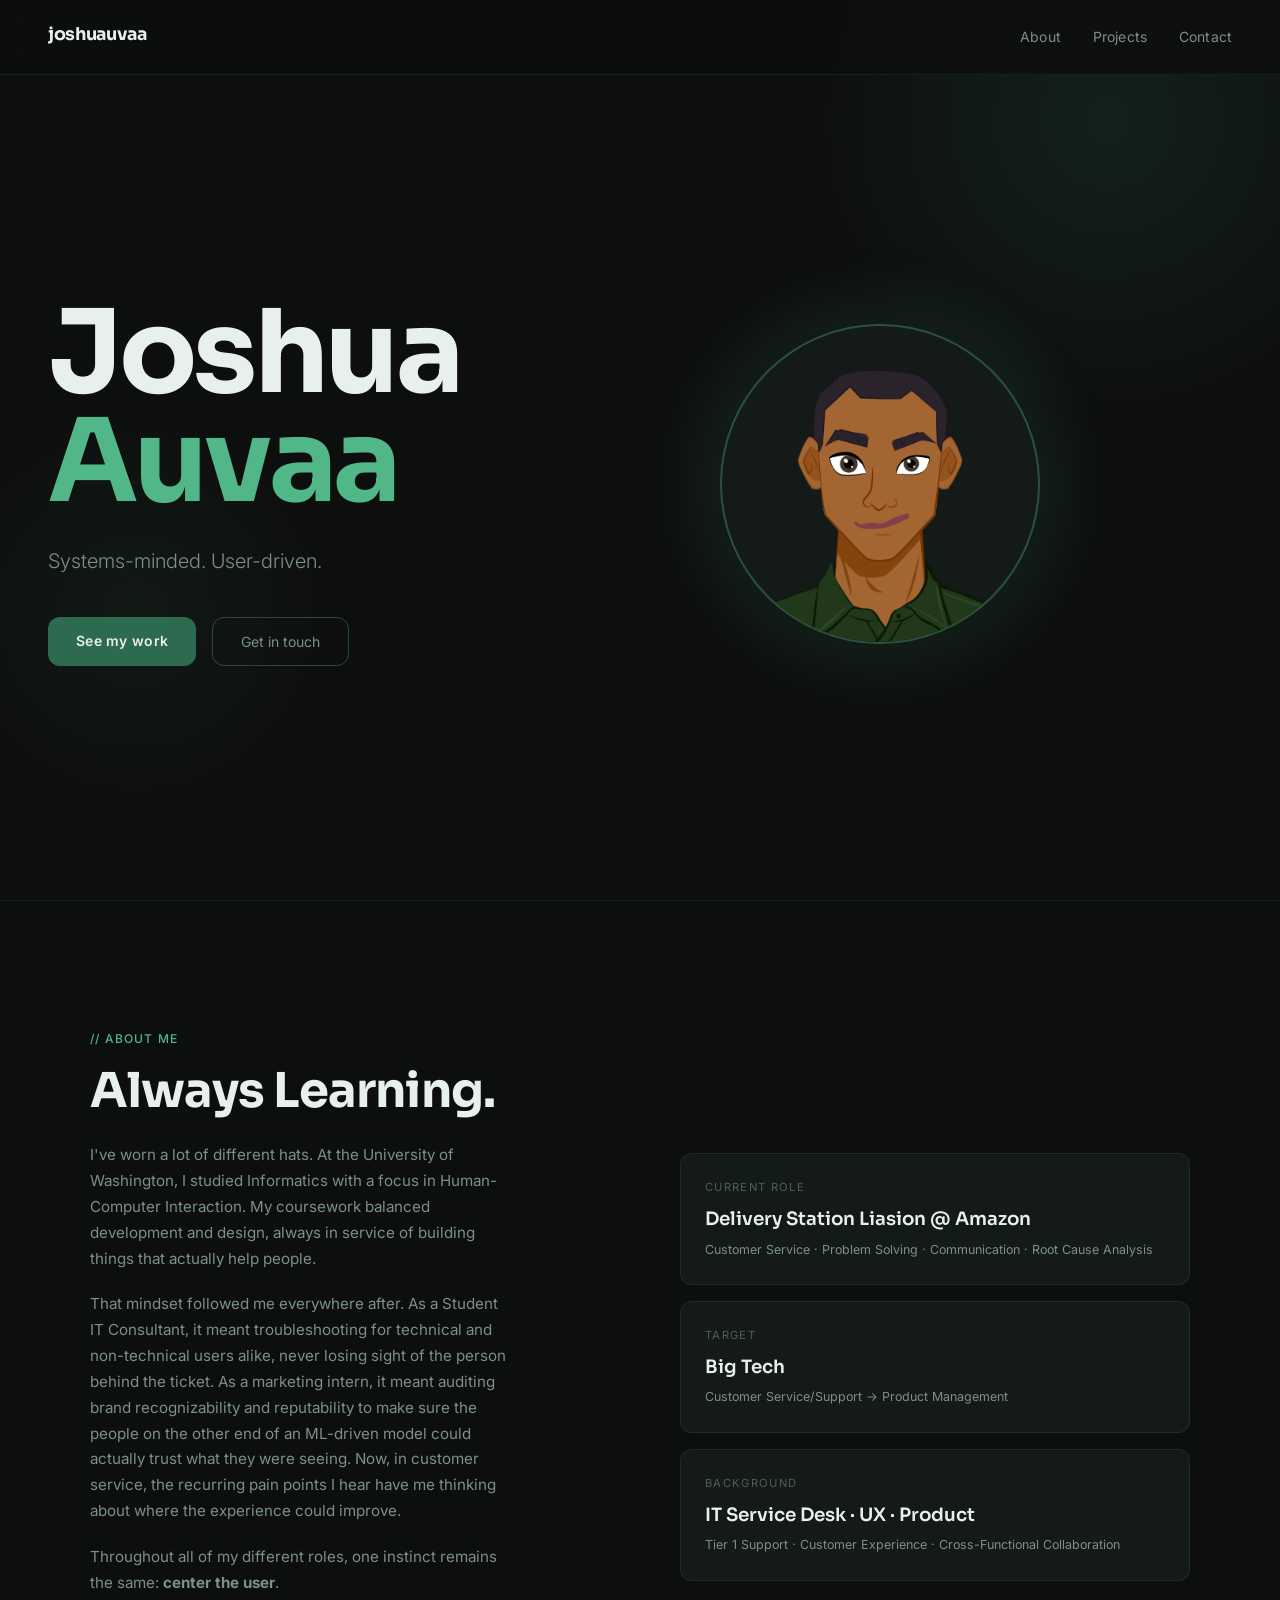
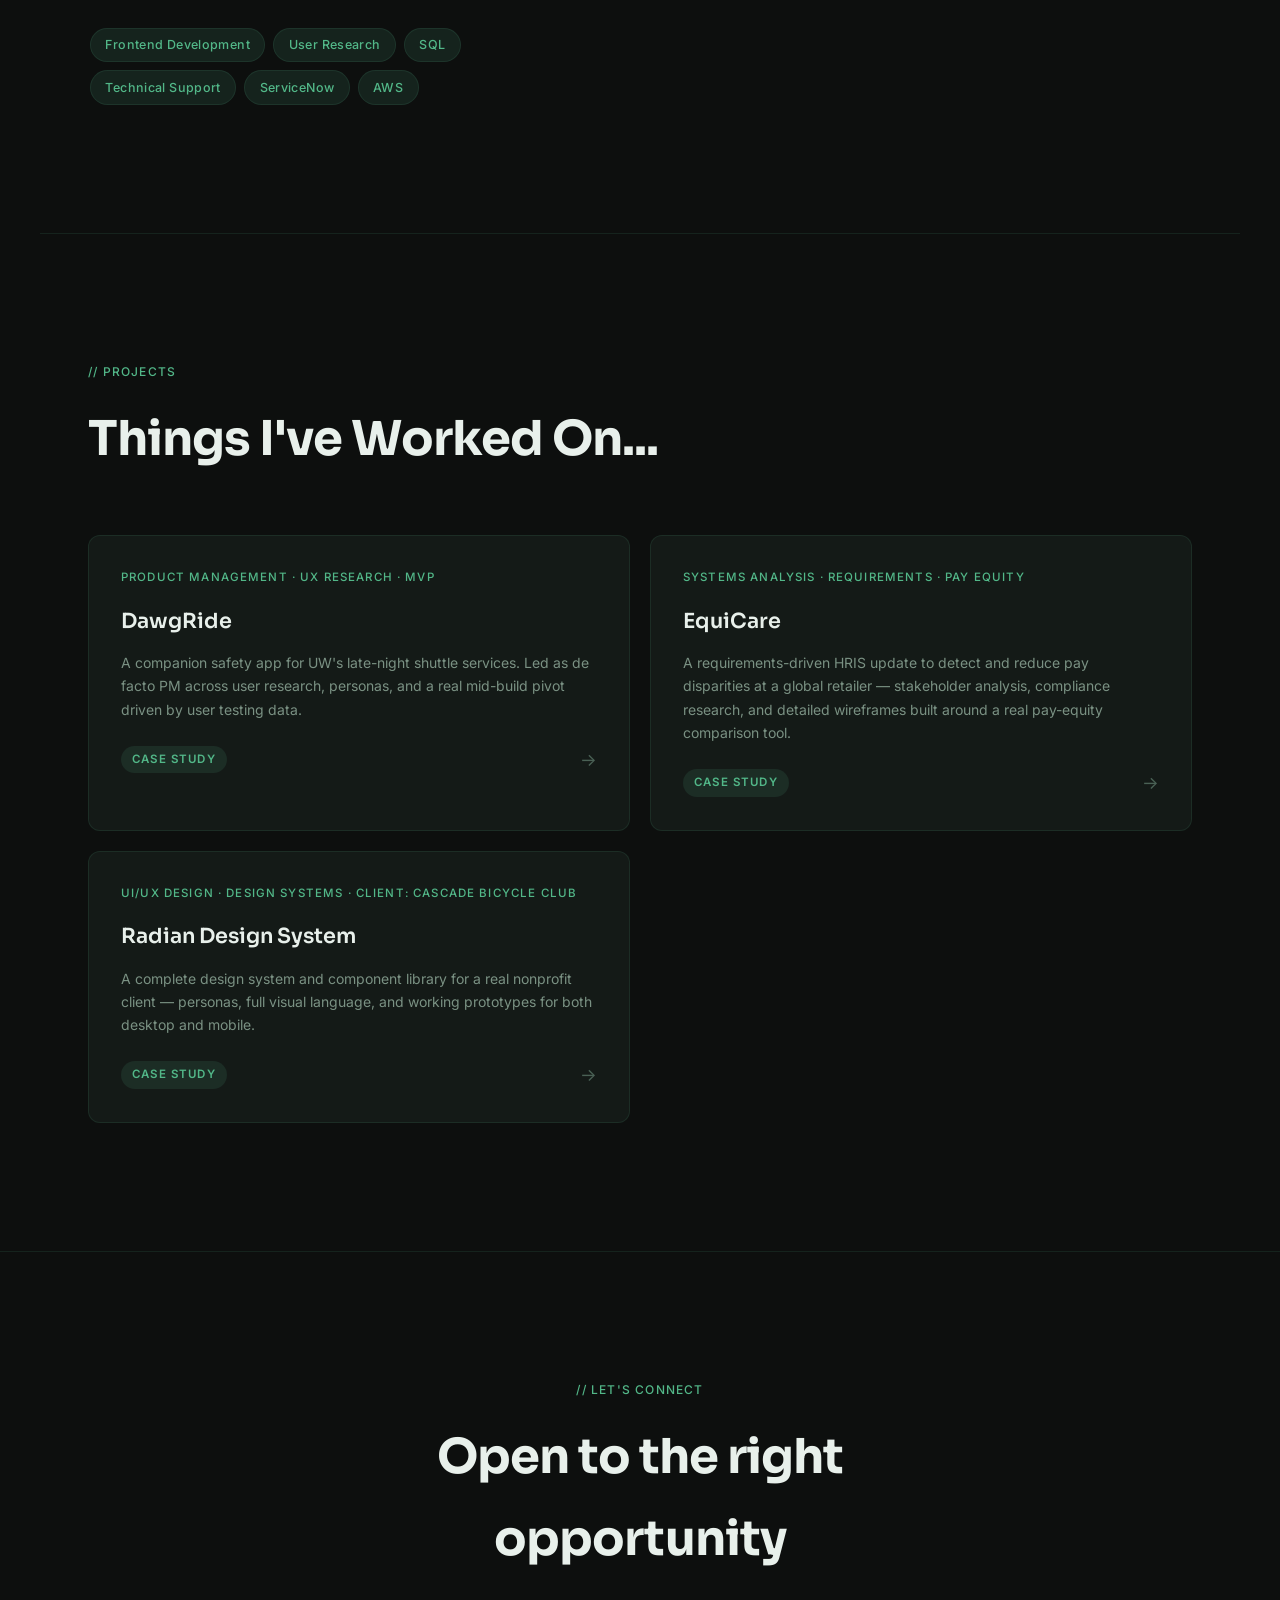
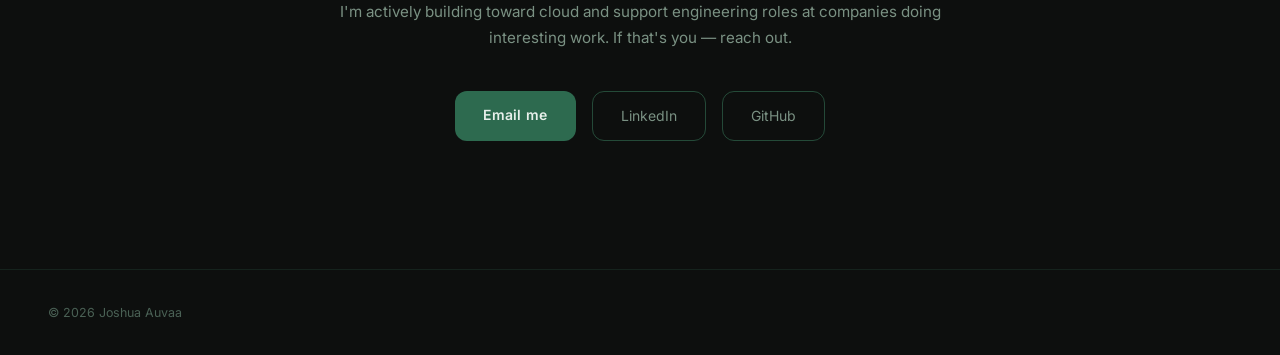
==== index.html @ ebdcf734 "Initial portfolio commit" ====
<!DOCTYPE html>
<html lang="en">

<head>
  <meta charset="UTF-8" />
  <meta name="viewport" content="width=device-width, initial-scale=1.0" />
  <title>Joshua Auvaa | Portfolio</title>
  <link rel="preconnect" href="https://fonts.googleapis.com">
  <link rel="preconnect" href="https://fonts.gstatic.com" crossorigin>
  <link
    href="https://fonts.googleapis.com/css2?family=Sora:wght@300;400;600;700&family=Inter:wght@300;400;500&display=swap"
    rel="stylesheet">
  <link rel="stylesheet" href="style.css" />
  <link rel="icon" type="image/svg+xml" href="assets/favicon.svg">
  <link rel="icon" type="image/png" sizes="32x32" href="assets/favicon-32.png">
  <link rel="icon" type="image/png" sizes="16x16" href="assets/favicon-16.png">
</head>

<body>

  <!-- NAV -->
  <nav class="nav">
    <span class="nav-logo">joshuauvaa</span>
    <div class="nav-links">
      <a href="#about">About</a>
      <a href="#projects">Projects</a>
      <a href="#contact">Contact</a>
    </div>
  </nav>

  <!-- HERO -->
  <section class="hero">
    <div class="hero-inner">
      <!-- <div class="hero-eyebrow fade-up">Making products easier to use, and easier to build.</div> -->
      <h1 class="hero-name fade-up delay-1">Joshua <span class="last">Auvaa</span></h1>
      <p class="hero-tagline fade-up delay-2">
        Systems-minded. User-driven.
      </p>
      <div class="hero-cta fade-up delay-3">
        <a href="#projects" class="btn-primary">See my work</a>
        <a href="#contact" class="btn-ghost">Get in touch</a>
      </div>
    </div>
    <div class="hero-avatar fade-up delay-2">
      <div class="hero-avatar-glow"></div>
      <img src="assets/avatar.png" alt="Illustrated avatar of Josh waving" />
    </div>
    <div class="hero-scroll-hint fade-up delay-4">
      <!-- <span>scroll</span>
      <div class="scroll-line"></div> -->
    </div>
  </section>

  <!-- ABOUT -->
  <section class="about reveal" id="about">
    <div class="about-grid">
      <div class="about-text">
        <div class="section-eyebrow">// about me</div>
        <h2>Always Learning.</h2>
        <p>
          I've worn a lot of different hats. At the University of Washington, I studied Informatics with a focus in
          Human-Computer Interaction. My coursework balanced development and design, always in service of building
          things that actually help people.
        <p>
          That mindset followed me everywhere after. As a Student IT Consultant, it meant troubleshooting for technical
          and non-technical users alike, never losing sight of the person behind the ticket. As a marketing intern, it
          meant auditing brand recognizability and reputability to make sure the people on the other end of an ML-driven
          model could actually trust what they were seeing. Now, in customer service, the recurring pain points I hear
          have me thinking about where the experience could improve.
        </p>
        <p>
          Throughout all of my different roles, one instinct remains the same: <strong>center the user</strong>.
        </p>
        <div class="about-pills">
          <span class="pill">Frontend Development</span>
          <span class="pill">User Research</span>
          <span class="pill">SQL</span>
          <span class="pill">Technical Support</span>
          <span class="pill">ServiceNow</span>
          <span class="pill">AWS</span>
        </div>
      </div>
      <div class="about-visual">
        <div class="about-card">
          <div class="about-card-label">Current Role</div>
          <div class="about-card-value">Delivery Station Liasion @ Amazon</div>
          <div class="about-card-sub">Customer Service · Problem Solving · Communication · Root Cause Analysis</div>
        </div>
        <div class="about-card">
          <div class="about-card-label">Target</div>
          <div class="about-card-value">Big Tech</div>
          <div class="about-card-sub">Customer Service/Support → Product Management</div>
        </div>
        <div class="about-card">
          <div class="about-card-label">Background</div>
          <div class="about-card-value">IT Service Desk · UX · Product</div>
          <div class="about-card-sub">Tier 1 Support · Customer Experience · Cross-Functional Collaboration</div>
        </div>
      </div>
    </div>
  </section>

  <!-- PROJECTS -->
  <section class="projects-section reveal" id="projects">
    <div class="section-eyebrow">// projects</div>
    <h2 class="projects-heading">Things I've Worked On...</h2>

    <div class="projects-grid">

      <!-- <a href="projects/cloud-resume.html" class="project-card reveal-card">
        <div class="card-tag">AWS · S3 · CloudFront · Lambda · DynamoDB</div>
        <h3>Cloud Resume Challenge</h3>
        <p>A fully serverless resume site with an API-driven visitor counter — deployed on AWS using IaC and CI/CD.
          Built to prove cloud skills end-to-end.</p>
        <div class="card-footer">
          <span class="card-status live">Live</span>
          <span class="card-arrow">→</span>
        </div>
      </a> -->

      <a href="projects/dawgride.html" class="project-card reveal-card">
        <div class="card-tag">Product Management · UX Research · MVP</div>
        <h3>DawgRide</h3>
        <p>A companion safety app for UW's late-night shuttle services. Led as de facto PM across user research,
          personas, and a real mid-build pivot driven by user testing data.</p>
        <div class="card-footer">
          <span class="card-status live">Case Study</span>
          <span class="card-arrow">→</span>
        </div>
      </a>

      <a href="projects/equicare.html" class="project-card reveal-card">
        <div class="card-tag">Systems Analysis · Requirements · Pay Equity</div>
        <h3>EquiCare</h3>
        <p>A requirements-driven HRIS update to detect and reduce pay disparities at a global
          retailer — stakeholder analysis, compliance research, and detailed wireframes built
          around a real pay-equity comparison tool.</p>
        <div class="card-footer">
          <span class="card-status live">Case Study</span>
          <span class="card-arrow">→</span>
        </div>
      </a>

      <!-- <a href="projects/flickr-act.html" class="project-card reveal-card">
        <div class="card-tag">Research & Strategy · Equity · Sponsor: Flickr Foundation</div>
        <h3>The Flickr A.C.T.</h3>
        <p>A capstone research project examining who gets represented in the Flickr Commons —
          and a pivot from a verification framework to an in-person retreat model that lowers
          the barrier to entry for underrepresented communities.</p>
        <div class="card-footer">
          <span class="card-status live">Case Study</span>
          <span class="card-arrow">→</span>
        </div>
      </a> -->

      <a href="projects/radian.html" class="project-card reveal-card">
        <div class="card-tag">UI/UX Design · Design Systems · Client: Cascade Bicycle Club</div>
        <h3>Radian Design System</h3>
        <p>A complete design system and component library for a real nonprofit client —
          personas, full visual language, and working prototypes for both desktop and mobile.</p>
        <div class="card-footer">
          <span class="card-status live">Case Study</span>
          <span class="card-arrow">→</span>
        </div>
      </a>

    </div>
  </section>

  <!-- CONTACT -->
  <section class="contact-section reveal" id="contact">
    <div class="contact-inner">
      <div class="section-eyebrow">// let's connect</div>
      <h2>Open to the right opportunity</h2>
      <p>I'm actively building toward cloud and support engineering roles at companies doing interesting work. If that's
        you — reach out.</p>
      <div class="contact-links">
        <a href="mailto:joshauvaa5@gmail.com" class="btn-primary">Email me</a>
        <a href="https://linkedin.com/in/joshua-auvaa" target="_blank" class="btn-ghost">LinkedIn</a>
        <a href="https://github.com/joshauvaa" target="_blank" class="btn-ghost">GitHub</a>
      </div>
    </div>
  </section>

  <!-- FOOTER -->
  <footer class="footer">
    <span>© 2026 Joshua Auvaa</span>
    <!-- <span>Built by hand in Tacoma, WA</span> -->
  </footer>

  <script src="main.js"></script>
</body>

</html>
---- style.css ----
/* === TOKENS === */
:root {
  --green: #2d6a4f;
  --green-light: #40916c;
  --green-accent: #52b788;
  --green-glow: rgba(82, 183, 136, 0.12);
  --bg: #0d0f0e;
  --bg-2: #111714;
  --bg-card: #141a17;
  --bg-card-hover: #192019;
  --text: #e8f0eb;
  --text-muted: #7a9183;
  --text-dim: #4a6155;
  --border: rgba(82, 183, 136, 0.12);
  --border-hover: rgba(82, 183, 136, 0.35);
  --font-display: 'Sora', sans-serif;
  --font-body: 'Inter', sans-serif;
  --radius: 12px;
  --transition: 0.3s cubic-bezier(0.4, 0, 0.2, 1);
}

/* === RESET === */
*, *::before, *::after { box-sizing: border-box; margin: 0; padding: 0; }
html { scroll-behavior: smooth; }
body {
  background: var(--bg);
  color: var(--text);
  font-family: var(--font-body);
  font-size: 16px;
  line-height: 1.7;
  -webkit-font-smoothing: antialiased;
}
a { text-decoration: none; color: inherit; }
img { display: block; max-width: 100%; }

/* === NAV === */
.nav {
  position: fixed;
  top: 0;
  left: 0;
  right: 0;
  z-index: 100;
  display: flex;
  align-items: center;
  justify-content: space-between;
  padding: 1.25rem 3rem;
  background: rgba(13, 15, 14, 0.85);
  backdrop-filter: blur(12px);
  border-bottom: 1px solid var(--border);
}

.nav-logo {
  font-family: var(--font-display);
  font-weight: 700;
  font-size: 1.1rem;
  letter-spacing: -0.02em;
  color: var(--text);
  padding-bottom: 4px;
  /* border-bottom: 2px solid var(--green-accent); */
}

.nav-logo .accent { color: var(--green-accent); }
.nav-links {
  display: flex;
  gap: 2rem;
}
.nav-links a {
  font-size: 0.875rem;
  color: var(--text-muted);
  font-family: var(--font-body);
  font-weight: 400;
  letter-spacing: 0.01em;
  transition: color var(--transition);
}
.nav-links a:hover { color: var(--green-accent); }

/* === HERO === */
.hero {
  min-height: 100vh;
  display: flex;
  flex-direction: column;
  justify-content: center;
  padding: 8rem 3rem 4rem;
  position: relative;
  overflow: hidden;
}
.hero::before {
  content: '';
  position: absolute;
  top: -20%;
  right: -10%;
  width: 600px;
  height: 600px;
  background: radial-gradient(circle, rgba(45, 106, 79, 0.2) 0%, transparent 70%);
  pointer-events: none;
}
.hero::after {
  content: '';
  position: absolute;
  bottom: 10%;
  left: -5%;
  width: 400px;
  height: 400px;
  background: radial-gradient(circle, rgba(82, 183, 136, 0.06) 0%, transparent 70%);
  pointer-events: none;
}
.hero-inner {
  max-width: 860px;
  position: relative;
  z-index: 1;
}
.hero-eyebrow {
  font-size: 0.8rem;
  font-weight: 500;
  letter-spacing: 0.12em;
  text-transform: uppercase;
  color: var(--green-accent);
  margin-bottom: 1.5rem;
}
.hero-name {
  font-family: var(--font-display);
  font-size: clamp(3.5rem, 9vw, 7.5rem);
  font-weight: 700;
  line-height: 0.95;
  letter-spacing: -0.03em;
  margin-bottom: 1.75rem;
  color: var(--text);
}
.hero-name .last {
  color: var(--green-accent);
  display: block;
}
.hero-tagline {
  font-size: clamp(1rem, 2vw, 1.25rem);
  color: var(--text-muted);
  font-weight: 300;
  line-height: 1.6;
  margin-bottom: 2.5rem;
  max-width: 480px;
}
.hero-cta {
  display: flex;
  gap: 1rem;
  flex-wrap: wrap;
}
.hero-avatar {
  position: absolute;
  top: 36%;
  right: 15rem;
  transform: translateY(-50%);
  z-index: 1;
}
.hero-avatar-glow {
  position: absolute;
  top: 50%;
  left: 50%;
  width: 460px;
  height: 460px;
  transform: translate(-50%, -50%);
  background: radial-gradient(circle, rgba(82, 183, 136, 0.25) 0%, transparent 70%);
  filter: blur(10px);
  pointer-events: none;
}
.hero-avatar img {
  position: relative;
  width: 320px;
  height: 320px;
  border-radius: 50%;
  background: var(--bg-card);
  border: 2px solid var(--border-hover);
  padding: 0;
  animation: floatAvatar 5s ease-in-out infinite;
}
@keyframes floatAvatar {
  0%, 100% { transform: translateY(0); }
  50% { transform: translateY(-12px); }
}
@media (prefers-reduced-motion: reduce) {
  .hero-avatar img { animation: none; }
}
@media (max-width: 1200px) {
  .hero-avatar { display: none; }
}

.hero-scroll-hint {
  position: absolute;
  bottom: 2.5rem;
  left: 3rem;
  display: flex;
  align-items: center;
  gap: 0.75rem;
  color: var(--text-dim);
  font-size: 0.7rem;
  letter-spacing: 0.15em;
  text-transform: uppercase;
}
.scroll-line {
  width: 40px;
  height: 1px;
  background: var(--text-dim);
}

/* === BUTTONS === */
.btn-primary {
  display: inline-block;
  padding: 0.75rem 1.75rem;
  background: var(--green);
  color: var(--text);
  border-radius: var(--radius);
  font-weight: 600;
  font-size: 0.875rem;
  letter-spacing: 0.02em;
  transition: background var(--transition), transform var(--transition);
}
.btn-primary:hover {
  background: var(--green-light);
  transform: translateY(-1px);
}
.btn-ghost {
  display: inline-block;
  padding: 0.75rem 1.75rem;
  border: 1px solid var(--border-hover);
  color: var(--text-muted);
  border-radius: var(--radius);
  font-weight: 400;
  font-size: 0.875rem;
  transition: border-color var(--transition), color var(--transition);
}
.btn-ghost:hover {
  border-color: var(--green-accent);
  color: var(--green-accent);
}

/* === SECTION EYEBROW === */
.section-eyebrow {
  font-family: var(--font-body);
  font-size: 0.75rem;
  font-weight: 500;
  letter-spacing: 0.1em;
  text-transform: uppercase;
  color: var(--green-accent);
  margin-bottom: 1rem;
}

/* === ABOUT === */
.about {
  padding: 8rem 3rem;
  border-top: 1px solid var(--border);
}
.about-grid {
  max-width: 1100px;
  margin: 0 auto;
  display: grid;
  grid-template-columns: 1fr 1fr;
  gap: 5rem;
  align-items: center;
}
.about-text h2 {
  font-family: var(--font-display);
  font-size: clamp(2rem, 4vw, 3rem);
  font-weight: 700;
  line-height: 1.1;
  letter-spacing: -0.02em;
  margin-bottom: 1.5rem;
}
.about-text p {
  color: var(--text-muted);
  margin-bottom: 1.25rem;
  font-size: 0.95rem;
  max-width: 420px;
}
.about-pills {
  display: flex;
  flex-wrap: wrap;
  gap: 0.5rem;
  margin-top: 2rem;
}
.pill {
  padding: 0.35rem 0.9rem;
  background: var(--green-glow);
  border: 1px solid var(--border);
  border-radius: 999px;
  font-size: 0.78rem;
  font-weight: 500;
  color: var(--green-accent);
  letter-spacing: 0.03em;
}
.about-visual {
  display: flex;
  flex-direction: column;
  gap: 1rem;
}
.about-card {
  padding: 1.5rem;
  background: var(--bg-card);
  border: 1px solid var(--border);
  border-radius: var(--radius);
  transition: border-color var(--transition);
}
.about-card:hover { border-color: var(--border-hover); }
.about-card-label {
  font-size: 0.7rem;
  text-transform: uppercase;
  letter-spacing: 0.12em;
  color: var(--text-dim);
  margin-bottom: 0.4rem;
}
.about-card-value {
  font-family: var(--font-display);
  font-size: 1.15rem;
  font-weight: 600;
  color: var(--text);
  margin-bottom: 0.25rem;
}
.about-card-sub {
  font-size: 0.78rem;
  color: var(--text-muted);
}

/* === PROJECTS === */
.projects-section {
  padding: 8rem 3rem;
  border-top: 1px solid var(--border);
  max-width: 1200px;
  margin: 0 auto;
}
.projects-heading {
  font-family: var(--font-display);
  font-size: clamp(2rem, 4vw, 3rem);
  font-weight: 700;
  letter-spacing: -0.02em;
  margin-bottom: 3.5rem;
}
.projects-grid {
  display: grid;
  grid-template-columns: repeat(2, 1fr);
  gap: 1.25rem;
}
.project-card {
  display: block;
  padding: 2rem;
  background: var(--bg-card);
  border: 1px solid var(--border);
  border-radius: var(--radius);
  transition: border-color var(--transition), background var(--transition), transform var(--transition);
  cursor: pointer;
}
.project-card:hover {
  border-color: var(--border-hover);
  background: var(--bg-card-hover);
  transform: translateY(-3px);
}
.card-tag {
  font-size: 0.72rem;
  text-transform: uppercase;
  letter-spacing: 0.1em;
  color: var(--green-accent);
  font-weight: 500;
  margin-bottom: 1rem;
}
.project-card h3 {
  font-family: var(--font-display);
  font-size: 1.3rem;
  font-weight: 600;
  margin-bottom: 0.75rem;
  color: var(--text);
}
.project-card p {
  font-size: 0.875rem;
  color: var(--text-muted);
  line-height: 1.65;
  margin-bottom: 1.5rem;
}
.card-footer {
  display: flex;
  align-items: center;
  justify-content: space-between;
}
.card-status {
  font-size: 0.72rem;
  font-weight: 600;
  text-transform: uppercase;
  letter-spacing: 0.1em;
  padding: 0.25rem 0.7rem;
  border-radius: 999px;
}
.card-status.live {
  background: rgba(82, 183, 136, 0.12);
  color: var(--green-accent);
}
.card-status.wip {
  background: rgba(255, 183, 77, 0.1);
  color: #ffb74d;
}
.card-arrow {
  color: var(--text-dim);
  font-size: 1.1rem;
  transition: color var(--transition), transform var(--transition);
}
.project-card:hover .card-arrow {
  color: var(--green-accent);
  transform: translateX(4px);
}

/* === CONTACT === */
.contact-section {
  padding: 8rem 3rem;
  border-top: 1px solid var(--border);
}
.contact-inner {
  max-width: 640px;
  margin: 0 auto;
  text-align: center;
}
.contact-inner h2 {
  font-family: var(--font-display);
  font-size: clamp(2rem, 4vw, 3rem);
  font-weight: 700;
  letter-spacing: -0.02em;
  margin-bottom: 1.25rem;
}
.contact-inner p {
  color: var(--text-muted);
  margin-bottom: 2.5rem;
  font-size: 0.95rem;
}
.contact-links {
  display: flex;
  gap: 1rem;
  justify-content: center;
  flex-wrap: wrap;
}

/* === FOOTER === */
.footer {
  padding: 2rem 3rem;
  border-top: 1px solid var(--border);
  display: flex;
  justify-content: space-between;
  font-size: 0.78rem;
  color: var(--text-dim);
}

/* === ANIMATIONS === */
.fade-up {
  opacity: 0;
  transform: translateY(24px);
  animation: fadeUp 0.8s cubic-bezier(0.4, 0, 0.2, 1) forwards;
}
.delay-1 { animation-delay: 0.15s; }
.delay-2 { animation-delay: 0.3s; }
.delay-3 { animation-delay: 0.45s; }
.delay-4 { animation-delay: 0.6s; }

@keyframes fadeUp {
  to { opacity: 1; transform: translateY(0); }
}

.reveal {
  opacity: 0;
  transform: translateY(40px);
  transition: opacity 0.7s cubic-bezier(0.4, 0, 0.2, 1), transform 0.7s cubic-bezier(0.4, 0, 0.2, 1);
}
.reveal.visible {
  opacity: 1;
  transform: translateY(0);
}
.reveal-card {
  opacity: 0;
  transform: translateY(28px);
  transition: opacity 0.6s cubic-bezier(0.4, 0, 0.2, 1), transform 0.6s cubic-bezier(0.4, 0, 0.2, 1), border-color var(--transition), background var(--transition);
}
.reveal-card.visible {
  opacity: 1;
  transform: translateY(0);
}
.reveal-card:nth-child(2) { transition-delay: 0.1s; }
.reveal-card:nth-child(3) { transition-delay: 0.2s; }
.reveal-card:nth-child(4) { transition-delay: 0.3s; }

@media (prefers-reduced-motion: reduce) {
  .fade-up, .reveal, .reveal-card {
    animation: none;
    transition: none;
    opacity: 1;
    transform: none;
  }
}

/* === RESPONSIVE === */
@media (max-width: 768px) {
  .nav { padding: 1rem 1.5rem; }
  .hero { padding: 7rem 1.5rem 3rem; }
  .hero-scroll-hint { left: 1.5rem; }
  .about { padding: 5rem 1.5rem; }
  .about-grid { grid-template-columns: 1fr; gap: 3rem; }
  .projects-section { padding: 5rem 1.5rem; }
  .projects-grid { grid-template-columns: 1fr; }
  .contact-section { padding: 5rem 1.5rem; }
  .footer { padding: 1.5rem; flex-direction: column; gap: 0.5rem; }
}
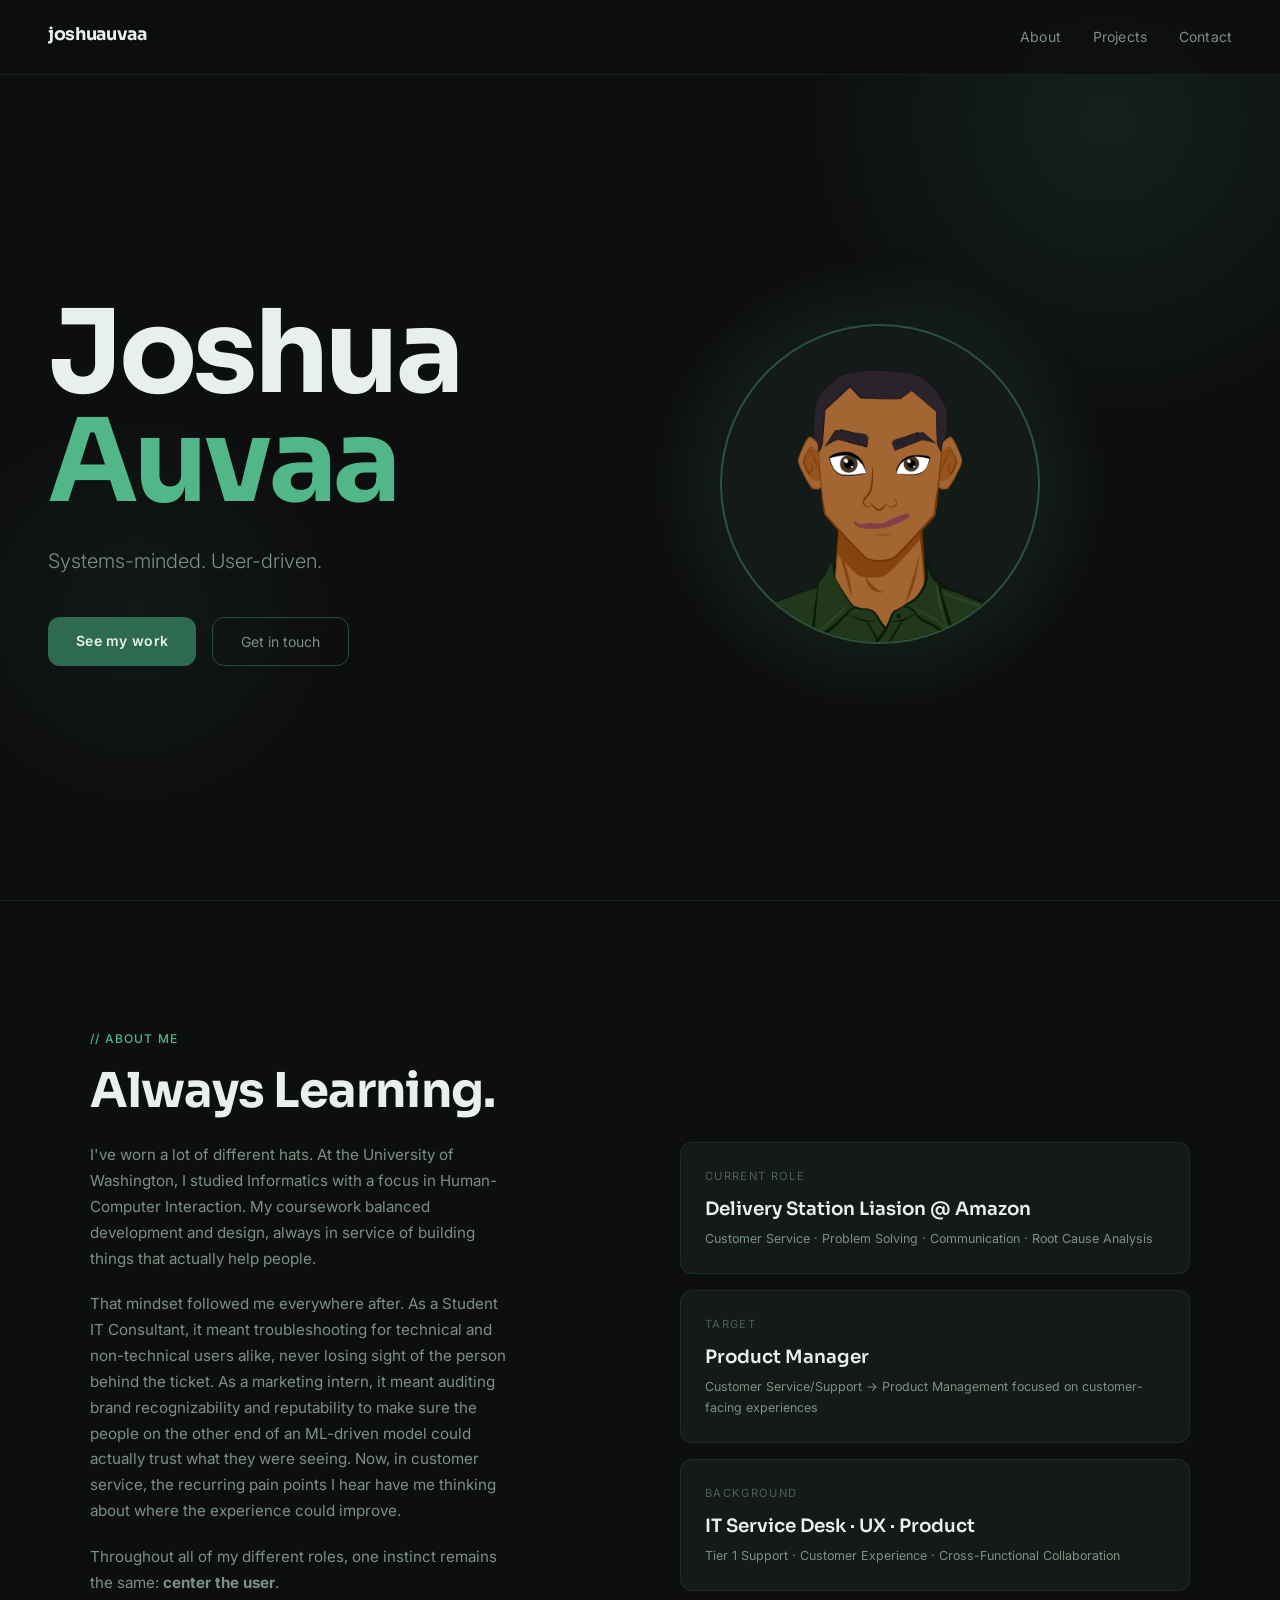
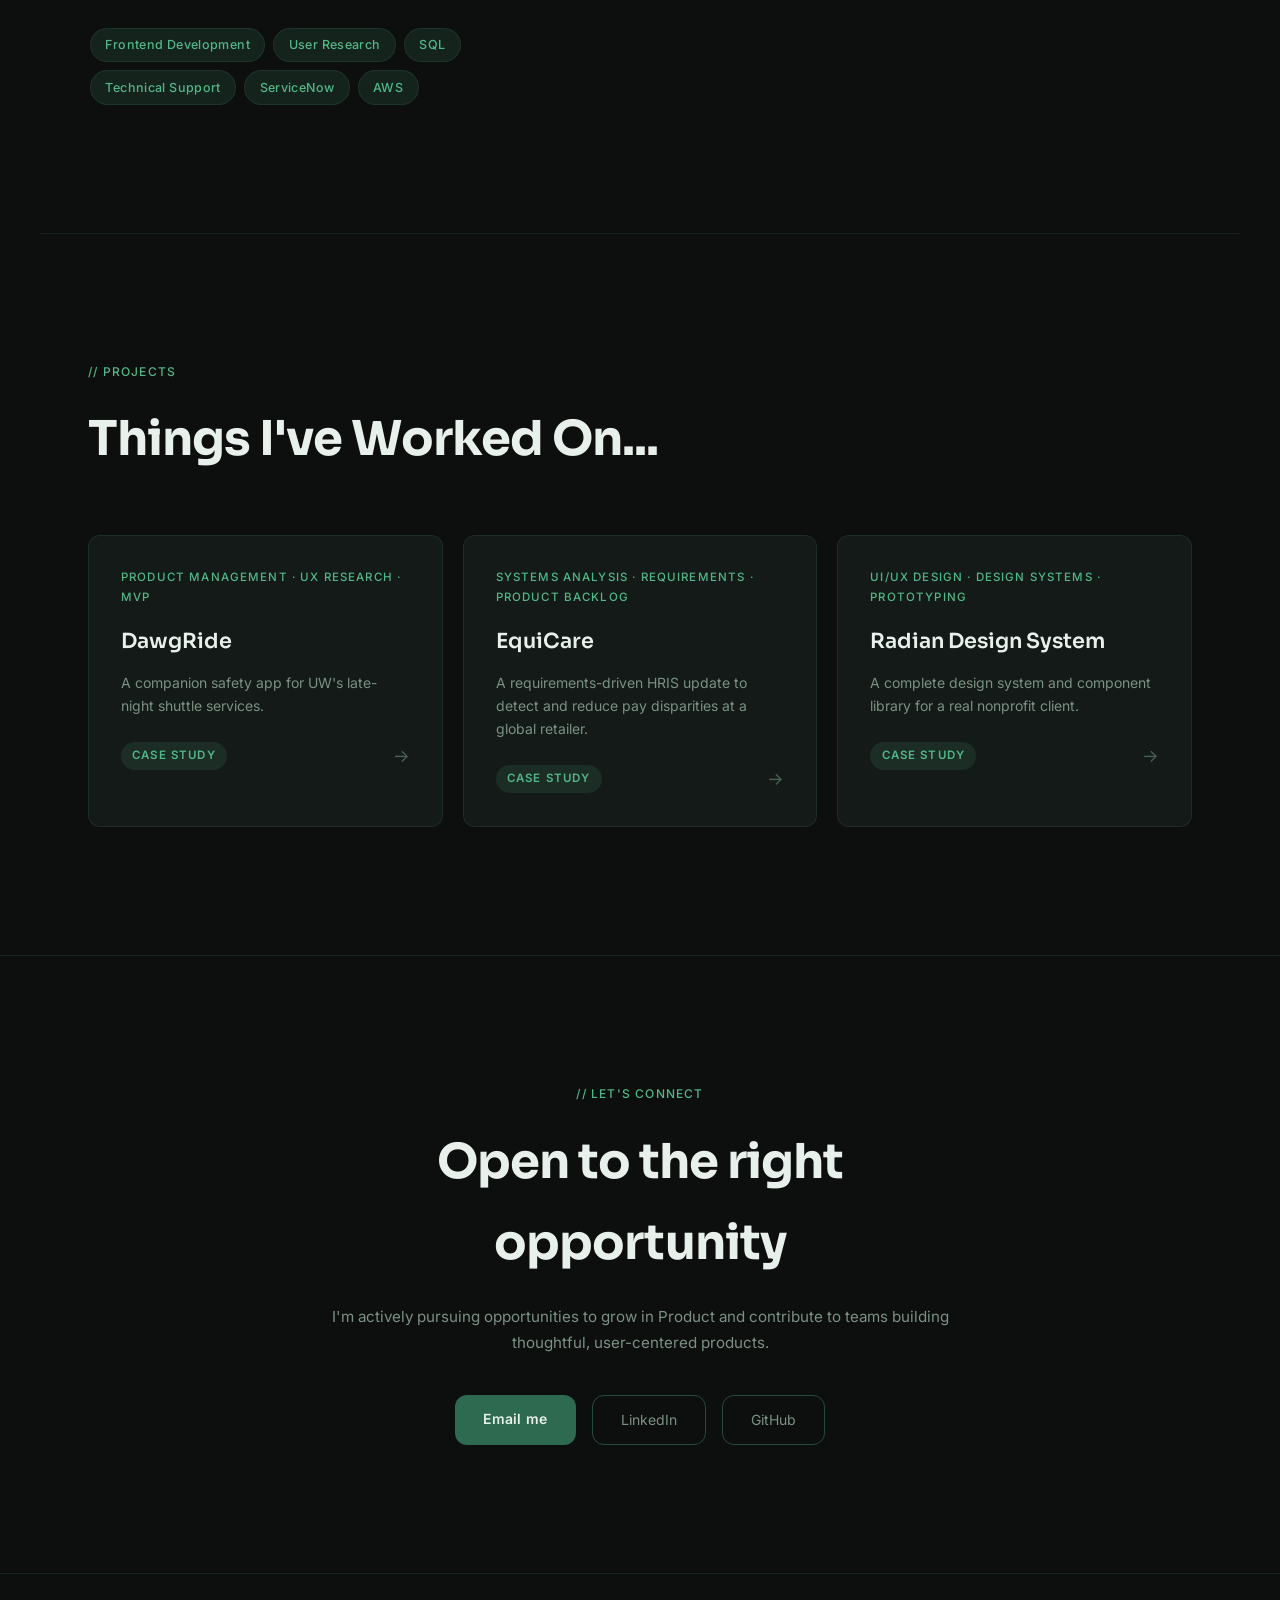
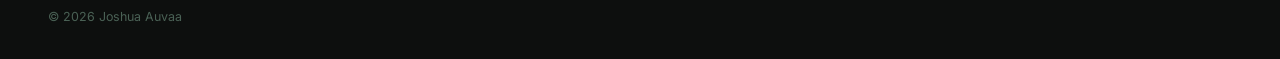
==== commit f7297a6d: "touchups" ====
--- a/index.html
+++ b/index.html
@@ -88,8 +88,8 @@
         </div>
         <div class="about-card">
           <div class="about-card-label">Target</div>
-          <div class="about-card-value">Big Tech</div>
-          <div class="about-card-sub">Customer Service/Support → Product Management</div>
+          <div class="about-card-value">Product Manager</div>
+          <div class="about-card-sub">Customer Service/Support → Product Management focused on customer-facing experiences</div>
         </div>
         <div class="about-card">
           <div class="about-card-label">Background</div>
@@ -121,8 +121,7 @@
       <a href="projects/dawgride.html" class="project-card reveal-card">
         <div class="card-tag">Product Management · UX Research · MVP</div>
         <h3>DawgRide</h3>
-        <p>A companion safety app for UW's late-night shuttle services. Led as de facto PM across user research,
-          personas, and a real mid-build pivot driven by user testing data.</p>
+        <p>A companion safety app for UW's late-night shuttle services.</p>
         <div class="card-footer">
           <span class="card-status live">Case Study</span>
           <span class="card-arrow">→</span>
@@ -130,18 +129,18 @@
       </a>
 
       <a href="projects/equicare.html" class="project-card reveal-card">
-        <div class="card-tag">Systems Analysis · Requirements · Pay Equity</div>
+        <div class="card-tag">Systems Analysis · Requirements · Product Backlog</div>
         <h3>EquiCare</h3>
         <p>A requirements-driven HRIS update to detect and reduce pay disparities at a global
-          retailer — stakeholder analysis, compliance research, and detailed wireframes built
-          around a real pay-equity comparison tool.</p>
+          retailer.</p>
         <div class="card-footer">
           <span class="card-status live">Case Study</span>
           <span class="card-arrow">→</span>
         </div>
       </a>
 
-      <!-- <a href="projects/flickr-act.html" class="project-card reveal-card">
+      <!-- <a href="projects/flickr-act.html
+      " class="project-card reveal-card">
         <div class="card-tag">Research & Strategy · Equity · Sponsor: Flickr Foundation</div>
         <h3>The Flickr A.C.T.</h3>
         <p>A capstone research project examining who gets represented in the Flickr Commons —
@@ -154,10 +153,9 @@
       </a> -->
 
       <a href="projects/radian.html" class="project-card reveal-card">
-        <div class="card-tag">UI/UX Design · Design Systems · Client: Cascade Bicycle Club</div>
+        <div class="card-tag">UI/UX Design · Design Systems · Prototyping</div>
         <h3>Radian Design System</h3>
-        <p>A complete design system and component library for a real nonprofit client —
-          personas, full visual language, and working prototypes for both desktop and mobile.</p>
+        <p>A complete design system and component library for a real nonprofit client.</p>
         <div class="card-footer">
           <span class="card-status live">Case Study</span>
           <span class="card-arrow">→</span>
@@ -172,8 +170,7 @@
     <div class="contact-inner">
       <div class="section-eyebrow">// let's connect</div>
       <h2>Open to the right opportunity</h2>
-      <p>I'm actively building toward cloud and support engineering roles at companies doing interesting work. If that's
-        you — reach out.</p>
+      <p>I'm actively pursuing opportunities to grow in Product and contribute to teams building thoughtful, user-centered products.</p>
       <div class="contact-links">
         <a href="mailto:joshauvaa5@gmail.com" class="btn-primary">Email me</a>
         <a href="https://linkedin.com/in/joshua-auvaa" target="_blank" class="btn-ghost">LinkedIn</a>
@@ -185,7 +182,6 @@
   <!-- FOOTER -->
   <footer class="footer">
     <span>© 2026 Joshua Auvaa</span>
-    <!-- <span>Built by hand in Tacoma, WA</span> -->
   </footer>
 
   <script src="main.js"></script>
--- a/style.css
+++ b/style.css
@@ -48,6 +48,13 @@
   backdrop-filter: blur(12px);
   border-bottom: 1px solid var(--border);
 }
+/* .nav-logo {
+  font-family: var(--font-display);
+  font-weight: 700;
+  font-size: 1.1rem;
+  letter-spacing: -0.02em;
+  color: var(--text);
+} */
 
 .nav-logo {
   font-family: var(--font-display);
@@ -246,6 +253,7 @@
 .about {
   padding: 8rem 3rem;
   border-top: 1px solid var(--border);
+  width: 100%; 
 }
 .about-grid {
   max-width: 1100px;
@@ -333,7 +341,7 @@
 }
 .projects-grid {
   display: grid;
-  grid-template-columns: repeat(2, 1fr);
+  grid-template-columns: repeat(3, 1fr);
   gap: 1.25rem;
 }
 .project-card {
@@ -402,6 +410,79 @@
   transform: translateX(4px);
 }
 
+/* === PREVIOUSLY === */
+.previously-section {
+  padding: 6rem 3rem;
+  border-top: 1px solid var(--border);
+  max-width: 1200px;
+  margin: 0 auto;
+}
+.previously-heading {
+  font-family: var(--font-display);
+  font-size: clamp(1.6rem, 3vw, 2.25rem);
+  font-weight: 700;
+  letter-spacing: -0.02em;
+  margin-bottom: 2.5rem;
+}
+.previously-grid {
+  display: grid;
+  grid-template-columns: repeat(2, 1fr);
+  gap: 1.25rem;
+}
+.previously-card {
+  padding: 1.75rem;
+  background: var(--bg-card);
+  border: 1px solid var(--border);
+  border-radius: var(--radius);
+  transition: border-color var(--transition), background var(--transition);
+}
+.previously-card:hover {
+  border-color: var(--border-hover);
+  background: var(--bg-card-hover);
+}
+.previously-role {
+  display: flex;
+  align-items: baseline;
+  gap: 0.6rem;
+  margin-bottom: 0.9rem;
+  flex-wrap: wrap;
+}
+.previously-role h3 {
+  font-family: var(--font-display);
+  font-size: 1.1rem;
+  font-weight: 600;
+  color: var(--text);
+}
+.previously-company {
+  font-size: 0.8rem;
+  color: var(--green-accent);
+  font-weight: 500;
+}
+.previously-card p {
+  font-size: 0.875rem;
+  color: var(--text-muted);
+  line-height: 1.65;
+  margin-bottom: 1.25rem;
+}
+.previously-takeaway {
+  padding: 0.9rem 1rem;
+  background: var(--green-glow);
+  border-left: 2px solid var(--green-accent);
+  border-radius: 0 8px 8px 0;
+  font-size: 0.82rem;
+  color: var(--text);
+  line-height: 1.55;
+}
+.previously-takeaway-label {
+  display: block;
+  font-size: 0.65rem;
+  text-transform: uppercase;
+  letter-spacing: 0.1em;
+  color: var(--green-accent);
+  font-weight: 600;
+  margin-bottom: 0.35rem;
+}
+
 /* === CONTACT === */
 .contact-section {
   padding: 8rem 3rem;
@@ -495,7 +576,13 @@
   .about { padding: 5rem 1.5rem; }
   .about-grid { grid-template-columns: 1fr; gap: 3rem; }
   .projects-section { padding: 5rem 1.5rem; }
-  .projects-grid { grid-template-columns: 1fr; }
+  .projects-grid { grid-template-columns: repeat(2, 1fr); }
+  .previously-section { padding: 4rem 1.5rem; }
+  .previously-grid { grid-template-columns: 1fr; }
   .contact-section { padding: 5rem 1.5rem; }
   .footer { padding: 1.5rem; flex-direction: column; gap: 0.5rem; }
 }
+
+@media (max-width: 480px) {
+  .projects-grid { grid-template-columns: 1fr; }
+}
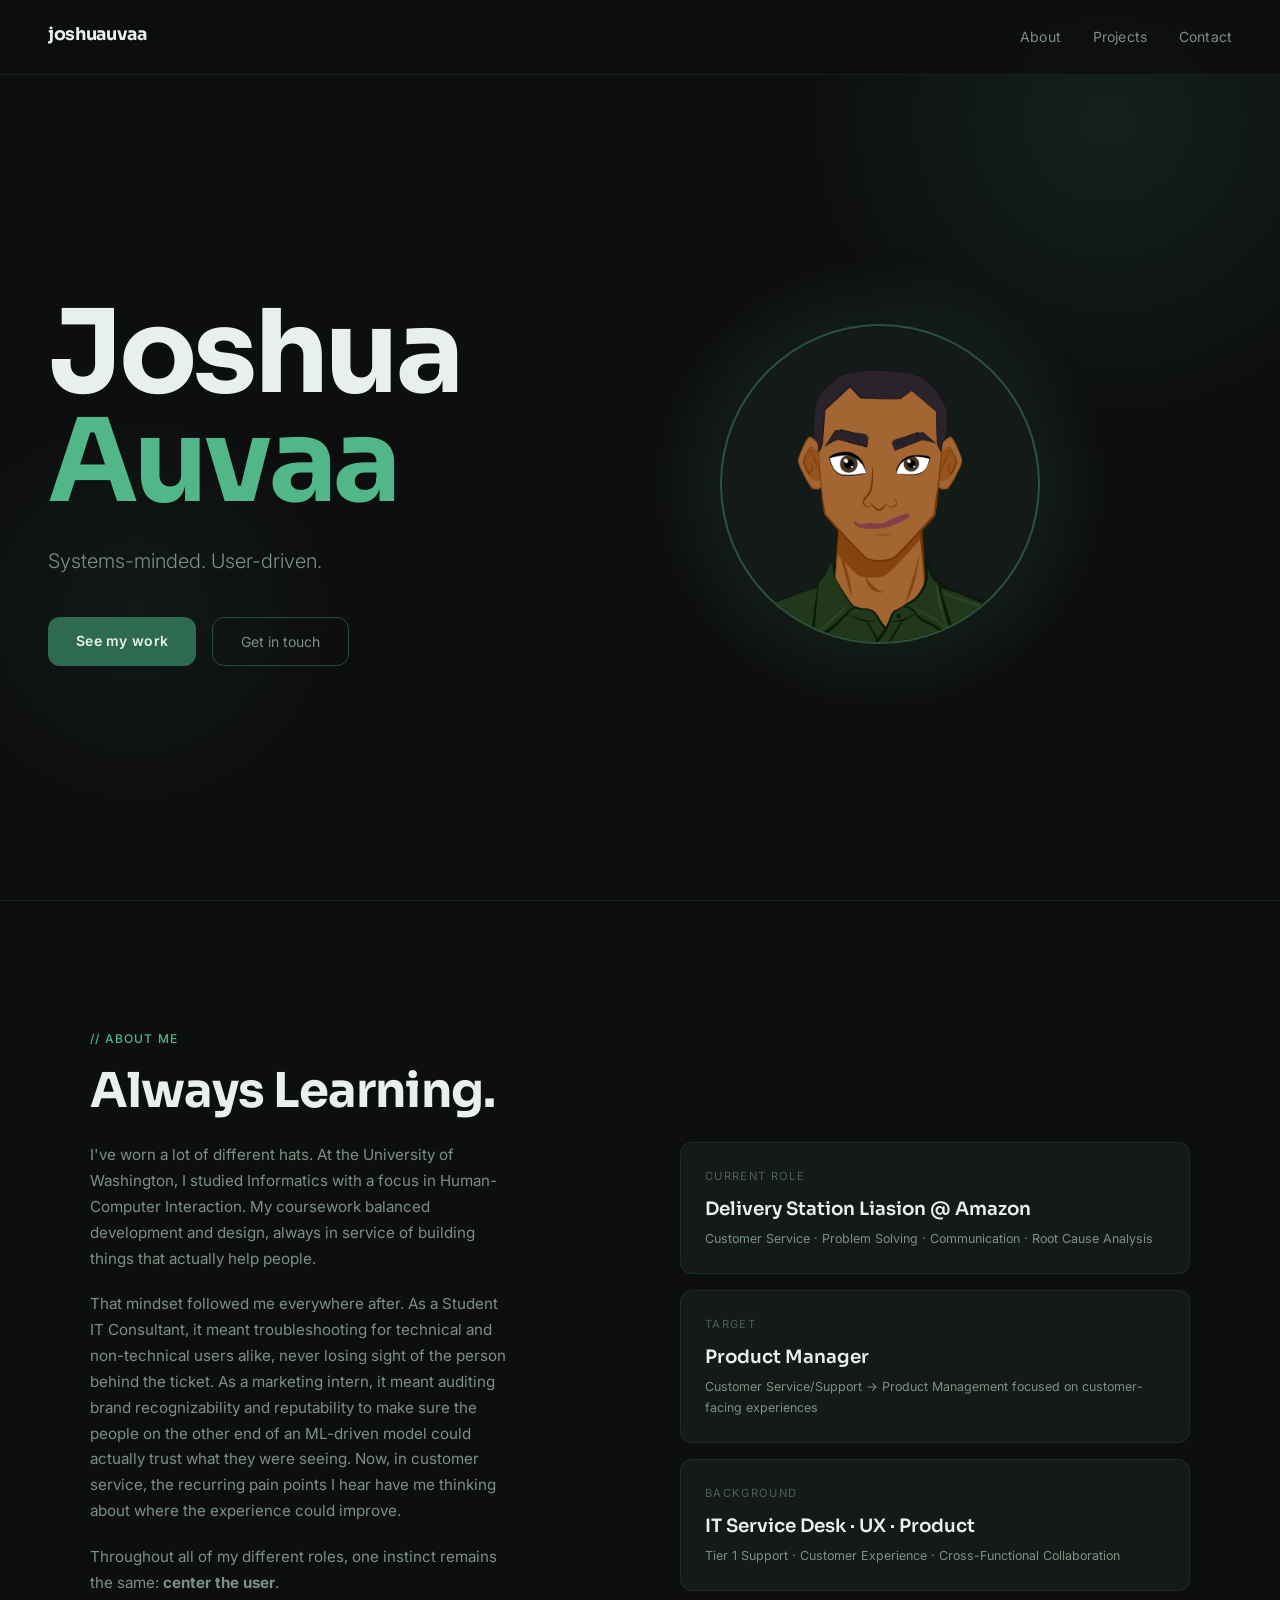
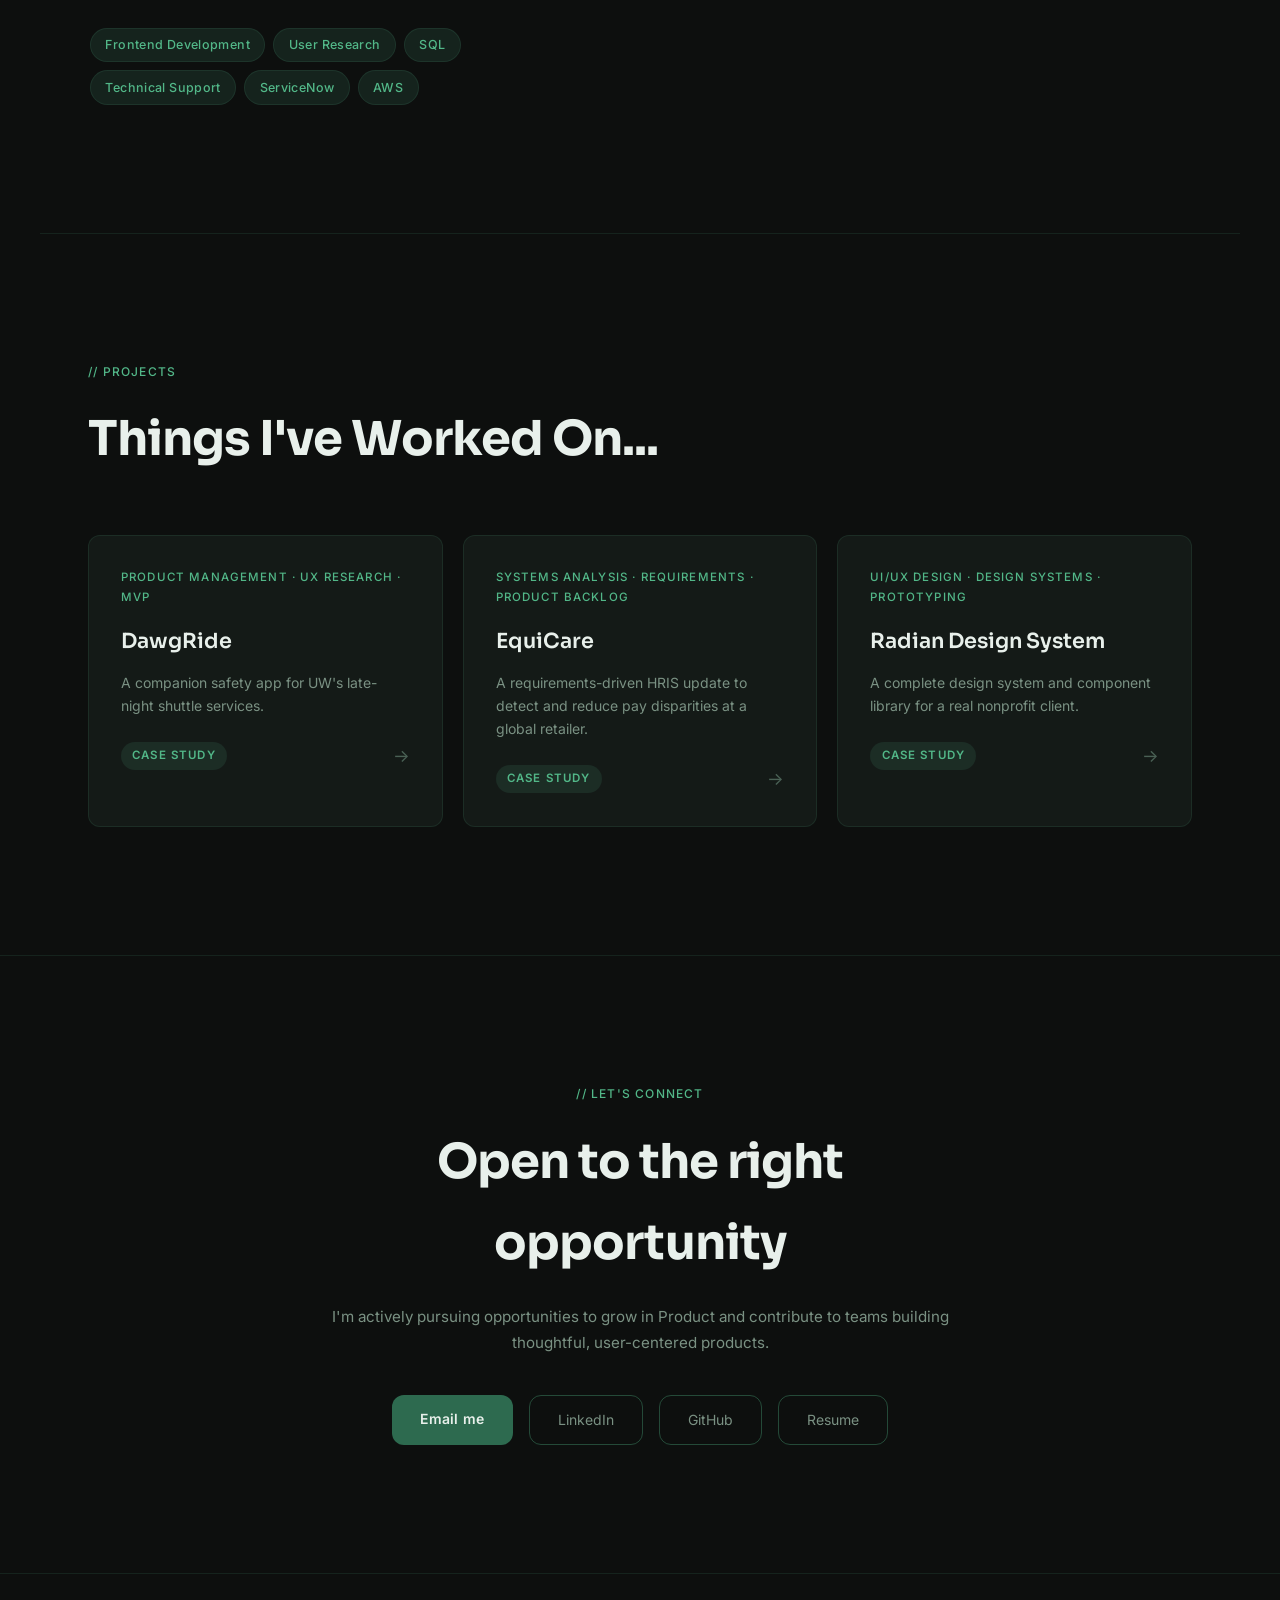
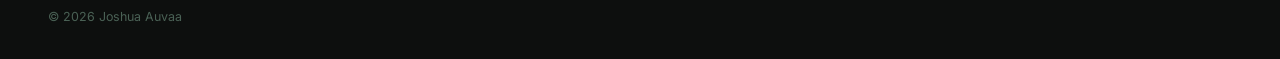
==== commit b89df916: "add resume" ====
--- a/index.html
+++ b/index.html
@@ -175,6 +175,7 @@
         <a href="mailto:joshauvaa5@gmail.com" class="btn-primary">Email me</a>
         <a href="https://linkedin.com/in/joshua-auvaa" target="_blank" class="btn-ghost">LinkedIn</a>
         <a href="https://github.com/joshauvaa" target="_blank" class="btn-ghost">GitHub</a>
+        <a href="assets/JoshuaAuvaa-Resume.pdf" target="_blank" class="btn-ghost">Resume</a>
       </div>
     </div>
   </section>
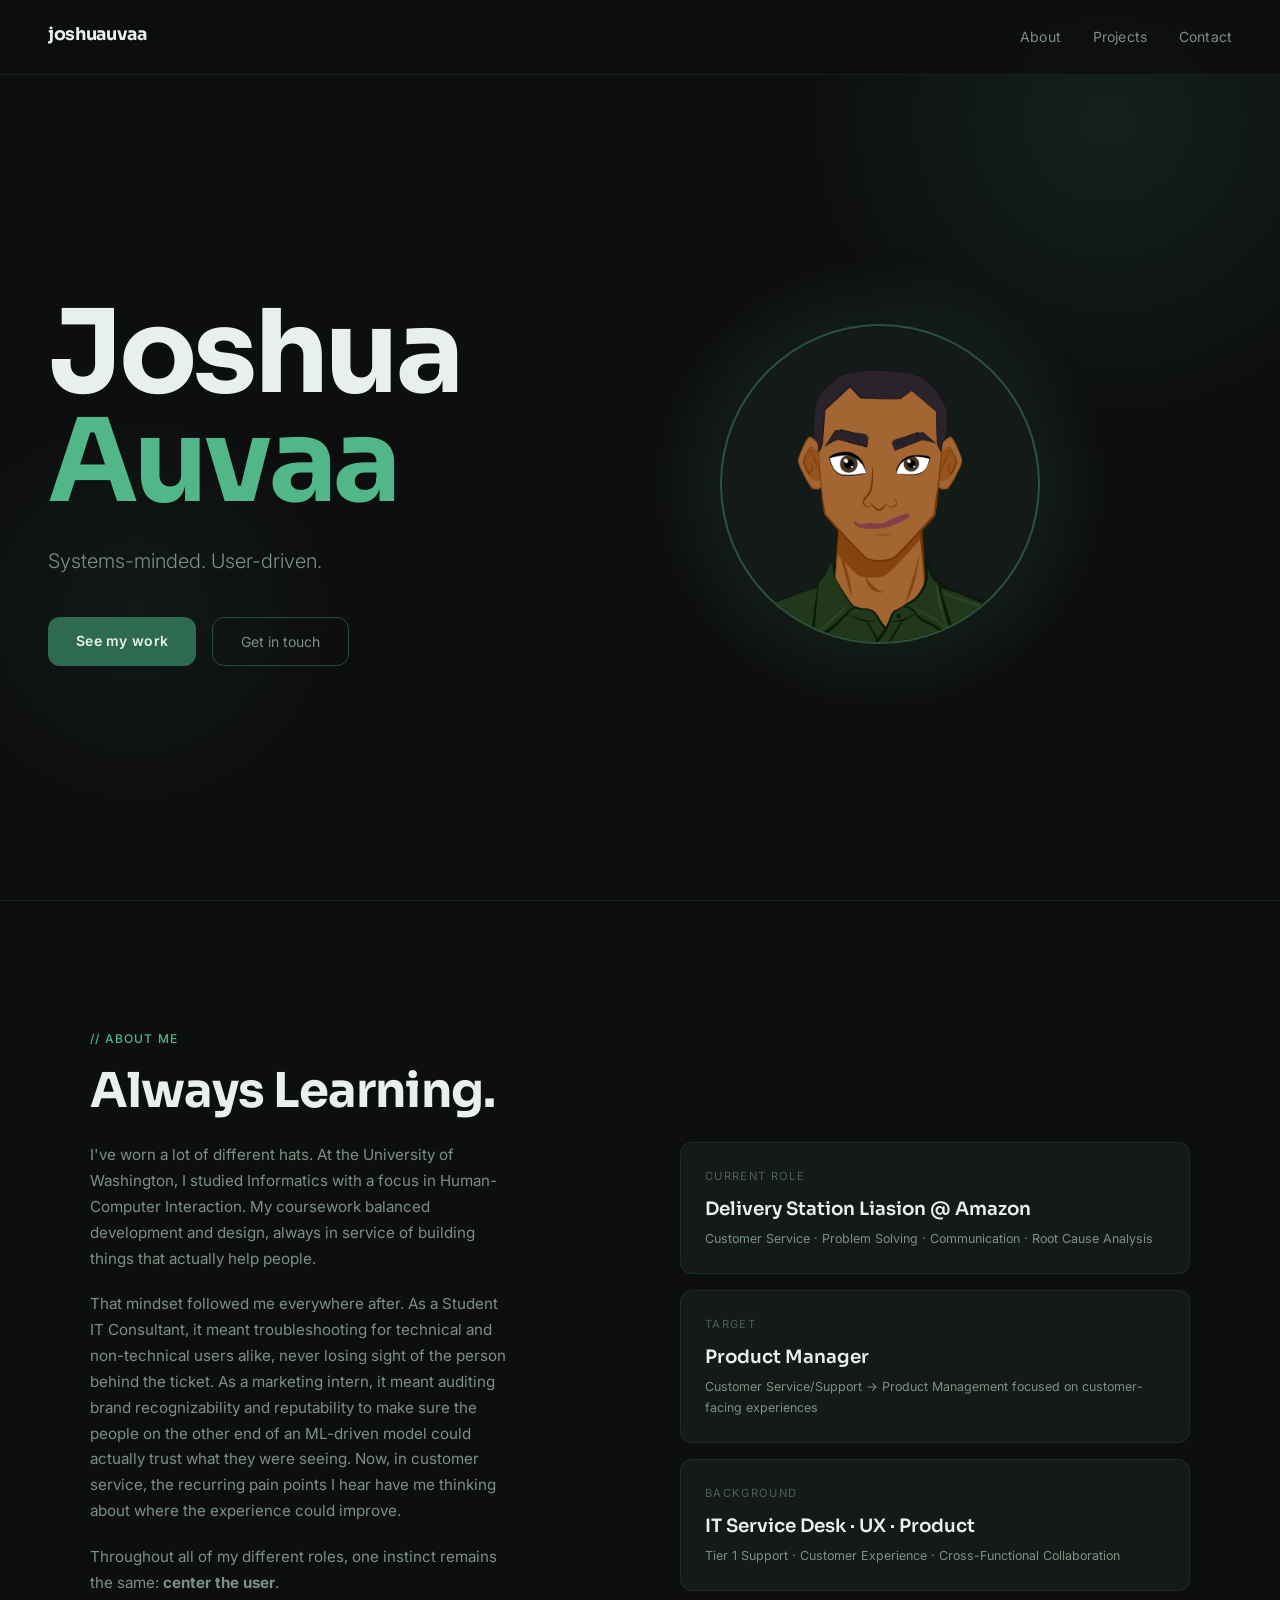
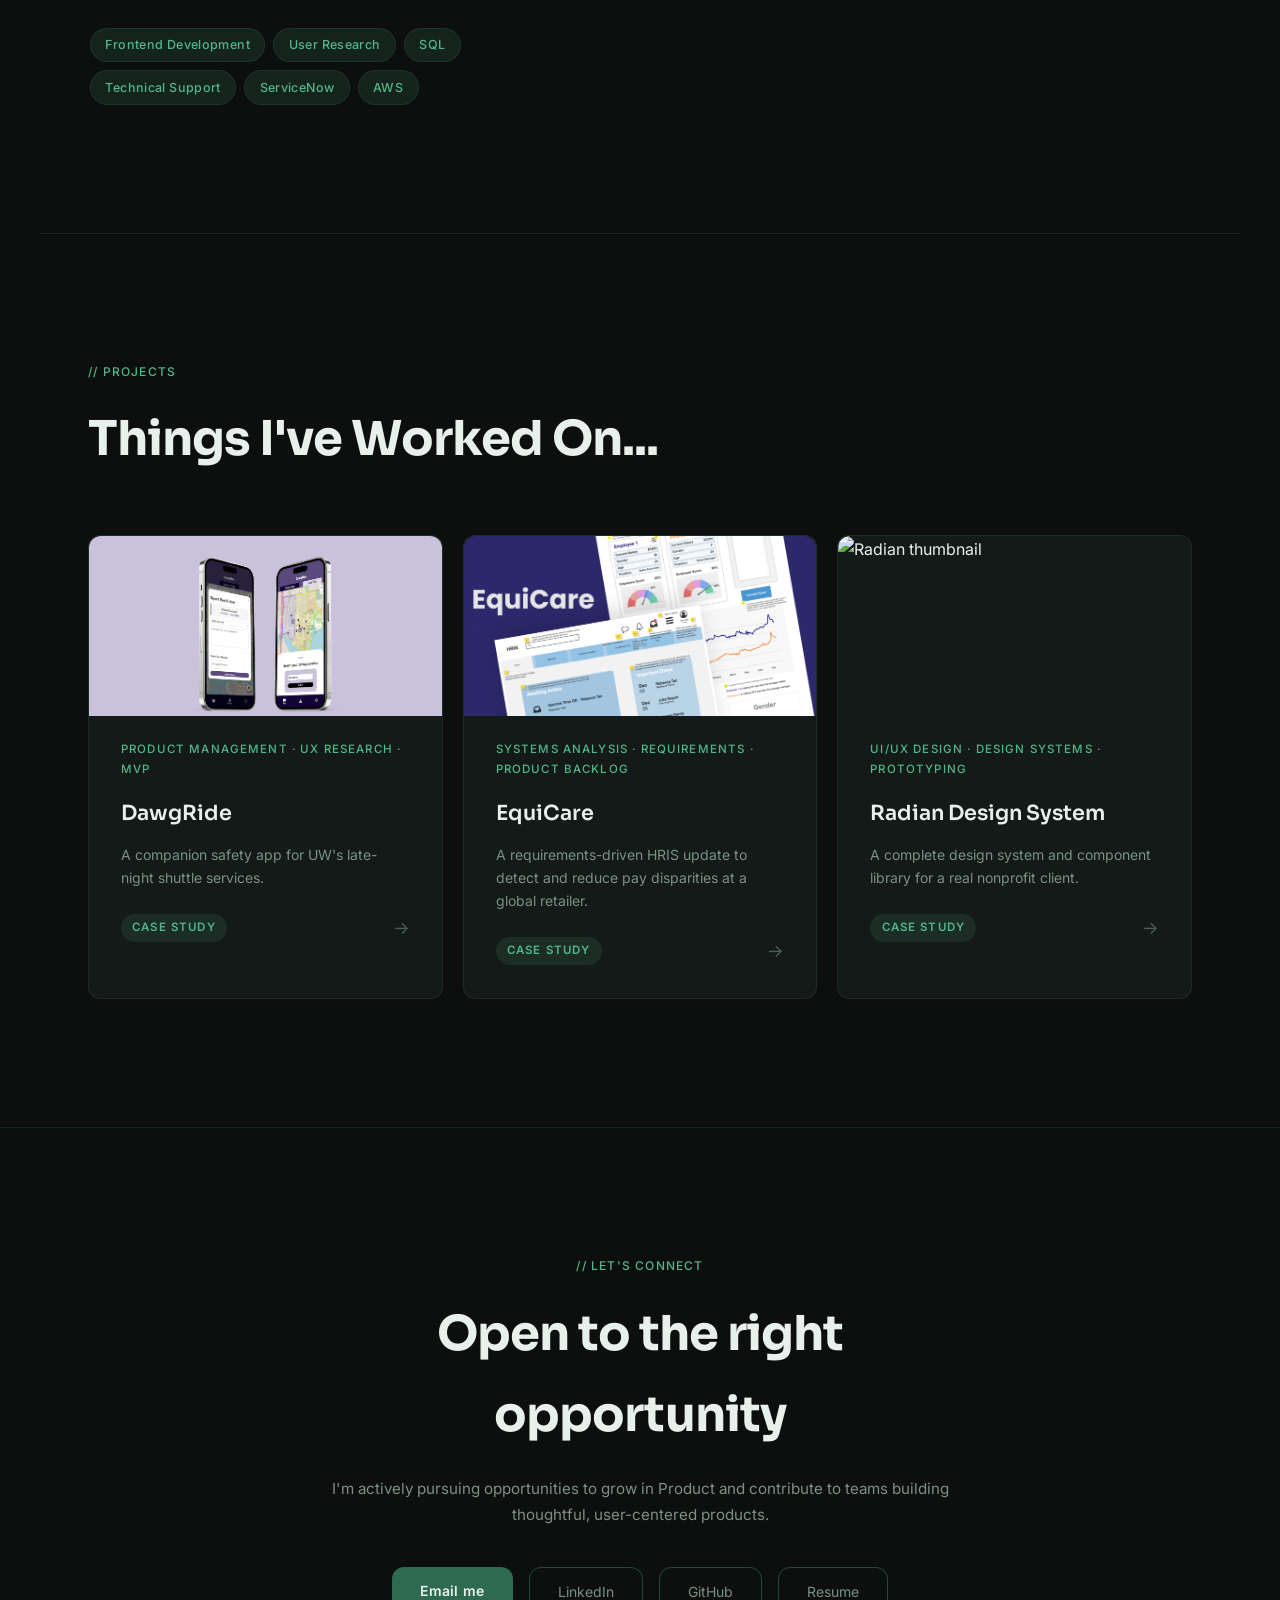
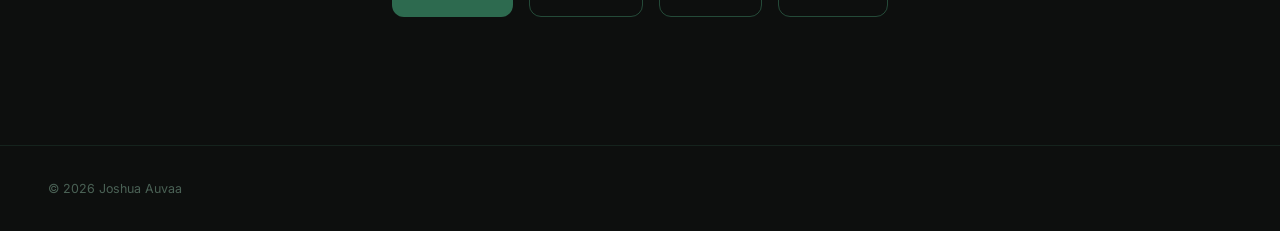
==== commit 7294c14c: "add thumbnails + touchups" ====
--- a/index.html
+++ b/index.html
@@ -89,7 +89,8 @@
         <div class="about-card">
           <div class="about-card-label">Target</div>
           <div class="about-card-value">Product Manager</div>
-          <div class="about-card-sub">Customer Service/Support → Product Management focused on customer-facing experiences</div>
+          <div class="about-card-sub">Customer Service/Support → Product Management focused on customer-facing
+            experiences</div>
         </div>
         <div class="about-card">
           <div class="about-card-label">Background</div>
@@ -119,6 +120,9 @@
       </a> -->
 
       <a href="projects/dawgride.html" class="project-card reveal-card">
+        <div class="card-thumbnail">
+          <img src="assets/dawgride/dawgride-tn.png" alt="DawgRide thumbnail" />
+        </div>
         <div class="card-tag">Product Management · UX Research · MVP</div>
         <h3>DawgRide</h3>
         <p>A companion safety app for UW's late-night shuttle services.</p>
@@ -129,6 +133,9 @@
       </a>
 
       <a href="projects/equicare.html" class="project-card reveal-card">
+        <div class="card-thumbnail">
+          <img src="assets/equicare/EquiCare.png" alt="EquiCare thumbnail" />
+        </div>
         <div class="card-tag">Systems Analysis · Requirements · Product Backlog</div>
         <h3>EquiCare</h3>
         <p>A requirements-driven HRIS update to detect and reduce pay disparities at a global
@@ -153,6 +160,9 @@
       </a> -->
 
       <a href="projects/radian.html" class="project-card reveal-card">
+        <div class="card-thumbnail">
+          <img src="assets/radian/radian.png" alt="Radian thumbnail" />
+        </div>
         <div class="card-tag">UI/UX Design · Design Systems · Prototyping</div>
         <h3>Radian Design System</h3>
         <p>A complete design system and component library for a real nonprofit client.</p>
@@ -170,7 +180,8 @@
     <div class="contact-inner">
       <div class="section-eyebrow">// let's connect</div>
       <h2>Open to the right opportunity</h2>
-      <p>I'm actively pursuing opportunities to grow in Product and contribute to teams building thoughtful, user-centered products.</p>
+      <p>I'm actively pursuing opportunities to grow in Product and contribute to teams building thoughtful,
+        user-centered products.</p>
       <div class="contact-links">
         <a href="mailto:joshauvaa5@gmail.com" class="btn-primary">Email me</a>
         <a href="https://linkedin.com/in/joshua-auvaa" target="_blank" class="btn-ghost">LinkedIn</a>
--- a/style.css
+++ b/style.css
@@ -358,6 +358,26 @@
   background: var(--bg-card-hover);
   transform: translateY(-3px);
 }
+
+.card-thumbnail {
+  width: calc(100% + 4rem);
+  margin: -2rem -2rem 1.5rem -2rem;
+  border-radius: var(--radius) var(--radius) 0 0;
+  overflow: hidden;
+  height: 180px;
+}
+.card-thumbnail img {
+  width: 100%;
+  height: 100%;
+  object-fit: cover;
+  object-position: center top;
+  display: block;
+  transition: transform 0.4s ease;
+}
+.project-card:hover .card-thumbnail img {
+  transform: scale(1.03);
+}
+
 .card-tag {
   font-size: 0.72rem;
   text-transform: uppercase;
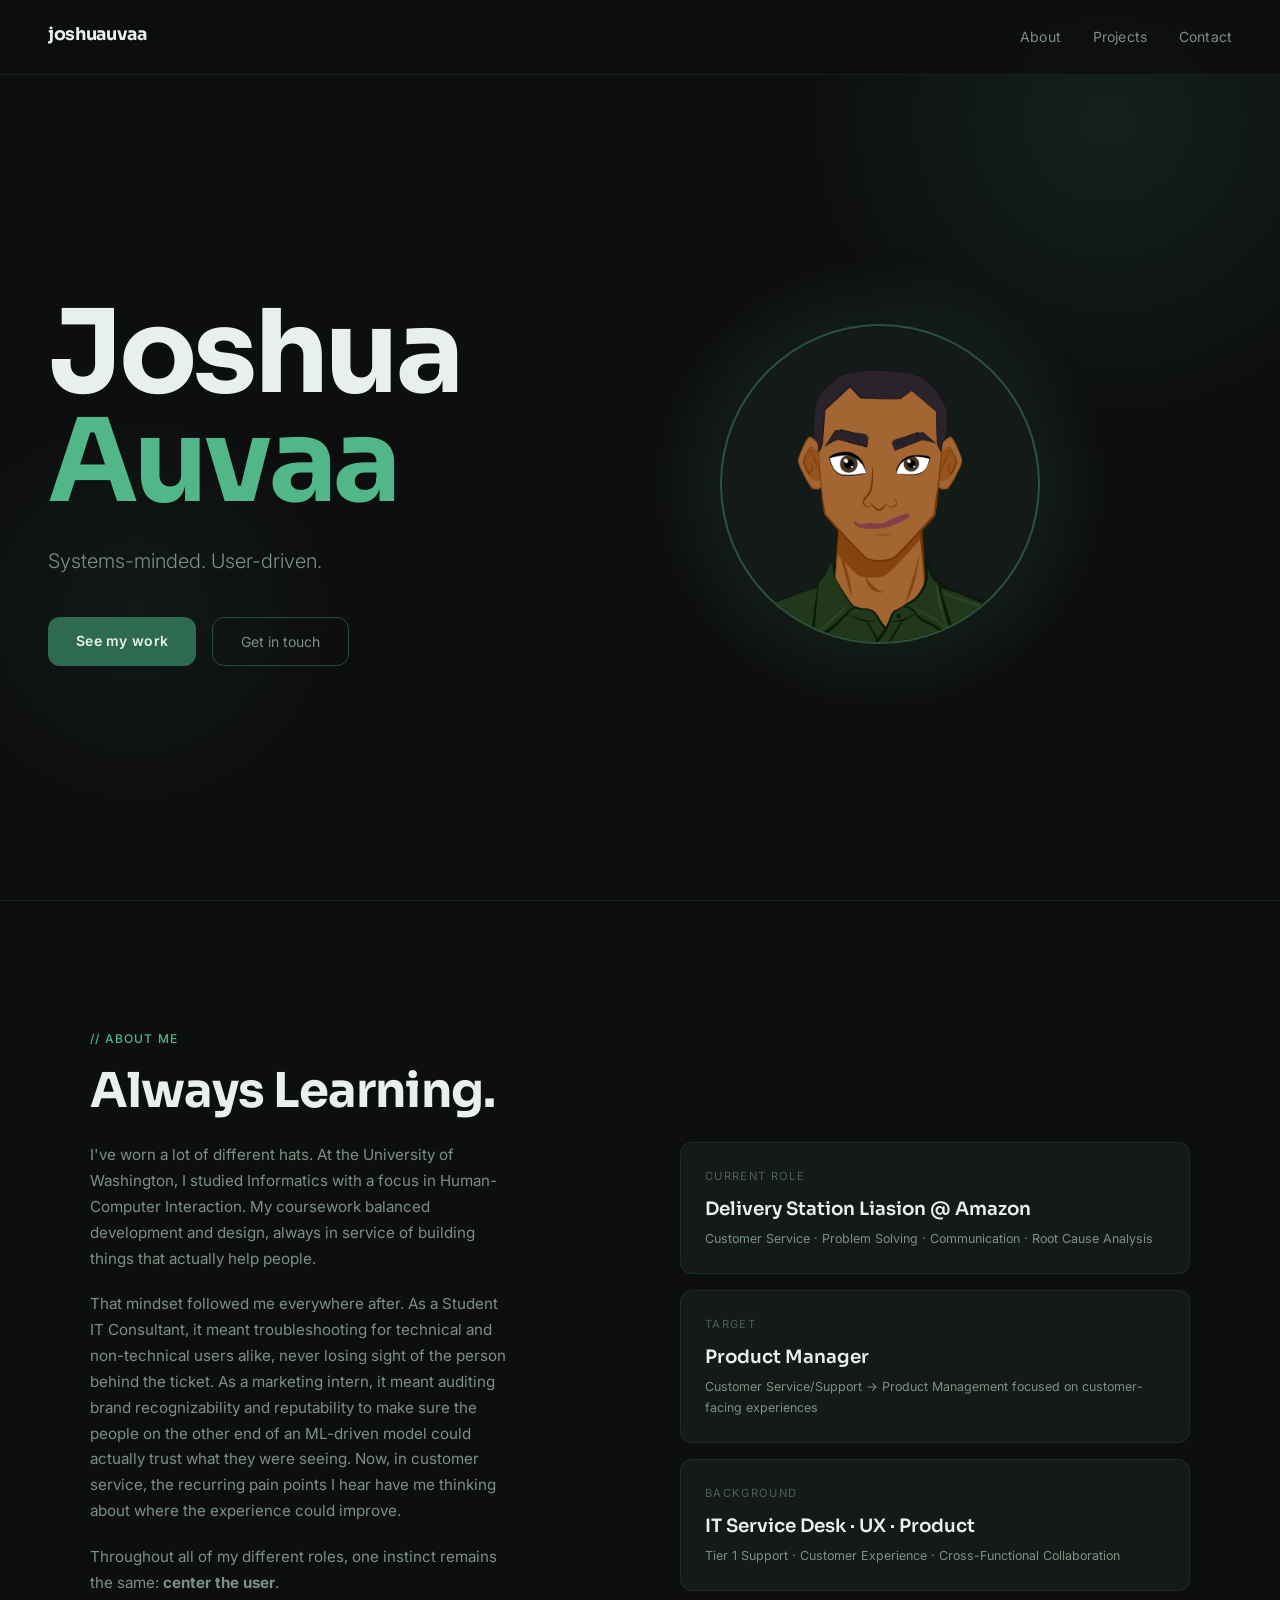
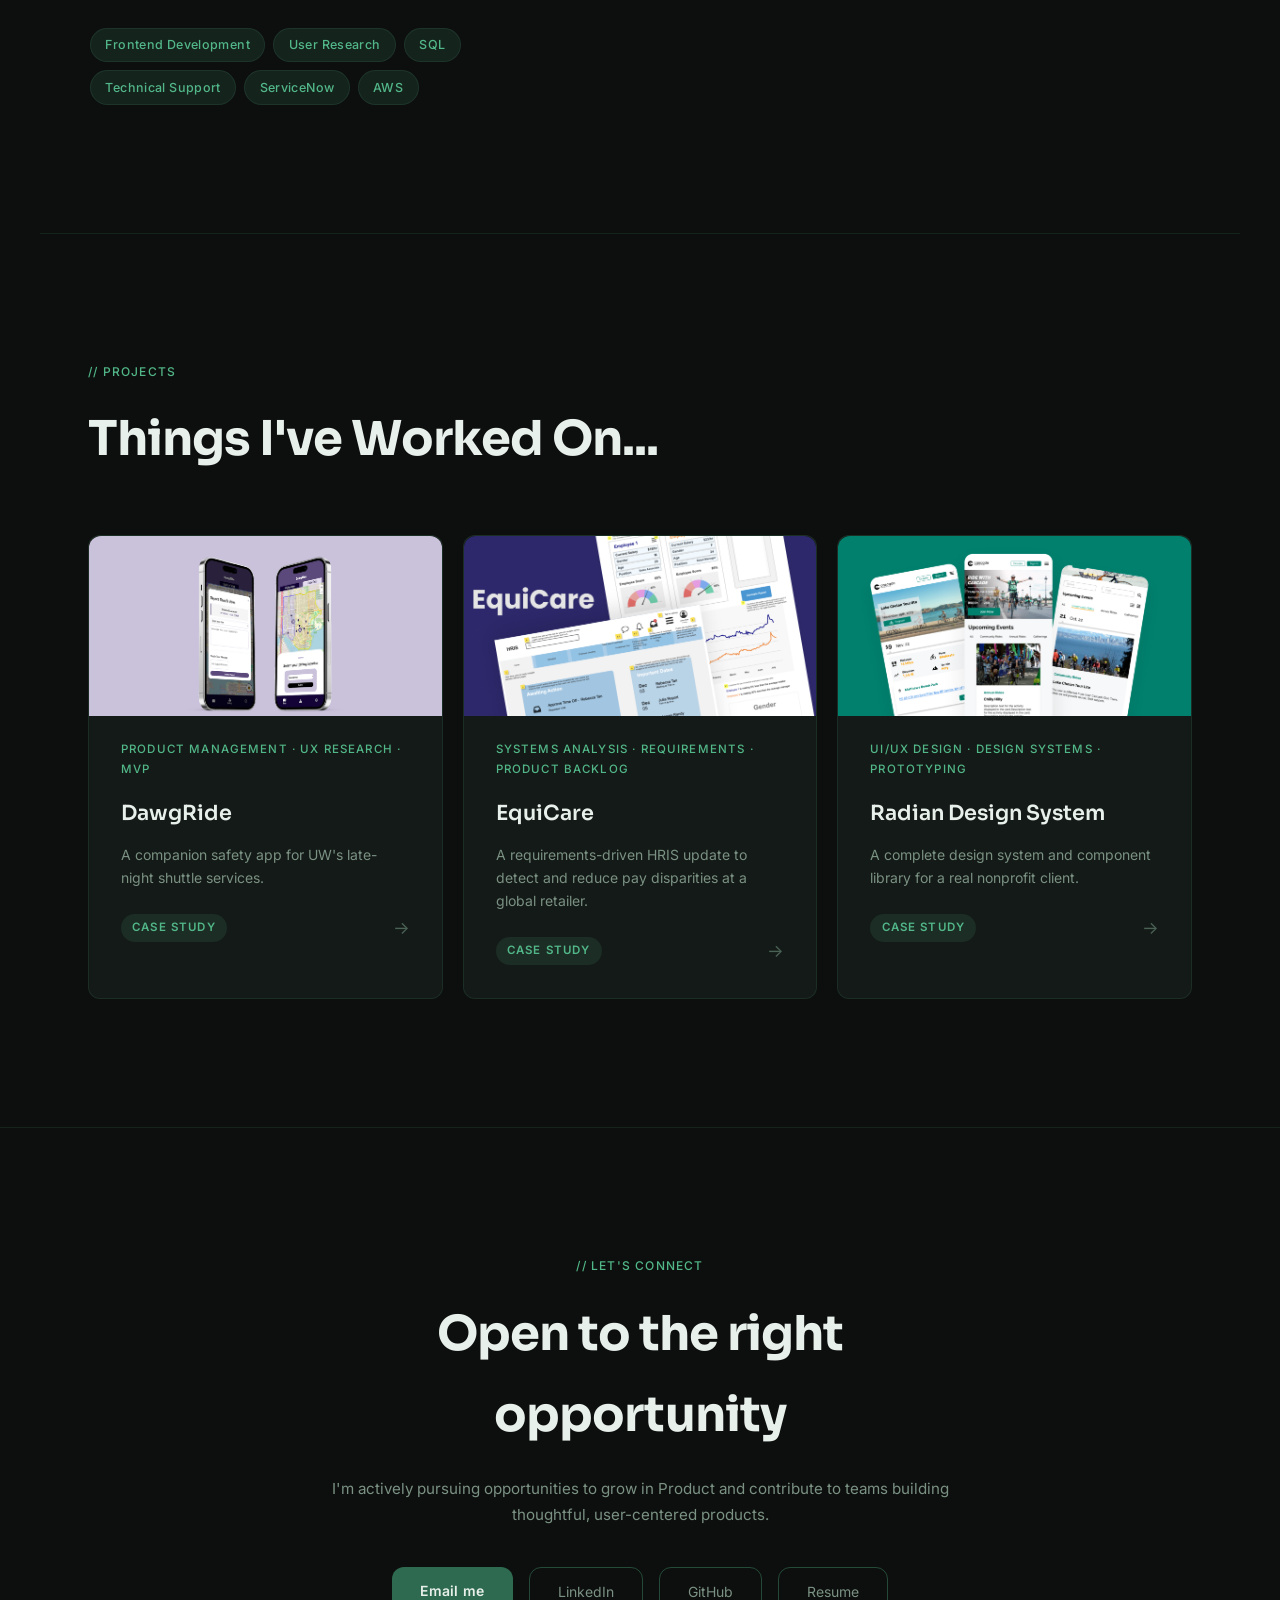
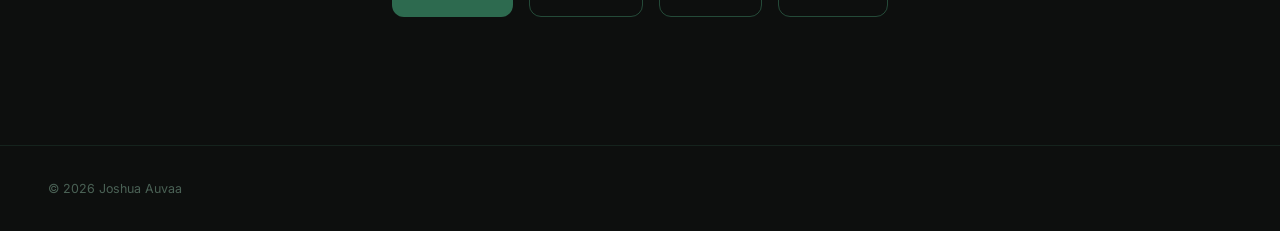
==== commit 0f0d2091: "thumbnail fix" ====
--- a/index.html
+++ b/index.html
@@ -161,7 +161,7 @@
 
       <a href="projects/radian.html" class="project-card reveal-card">
         <div class="card-thumbnail">
-          <img src="assets/radian/radian.png" alt="Radian thumbnail" />
+          <img src="assets/radian/Radian.png" alt="Radian thumbnail" />
         </div>
         <div class="card-tag">UI/UX Design · Design Systems · Prototyping</div>
         <h3>Radian Design System</h3>
